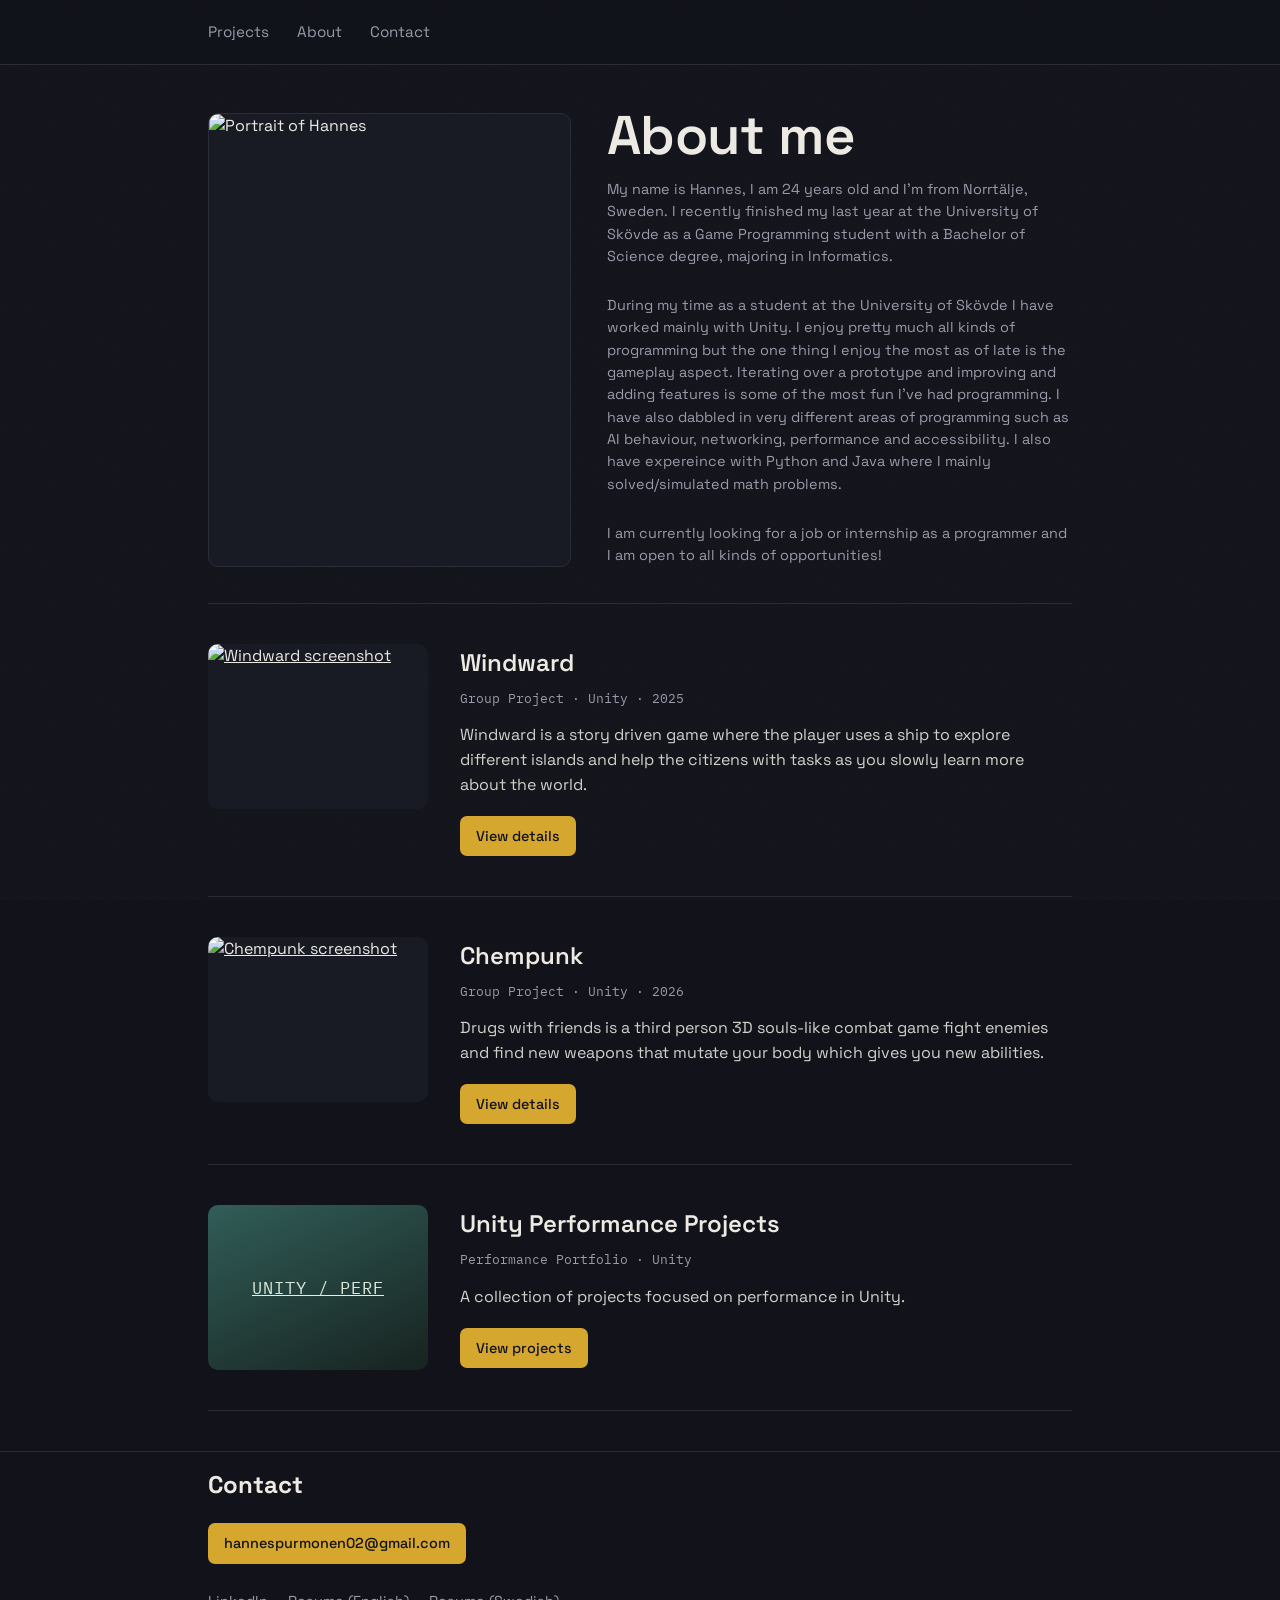
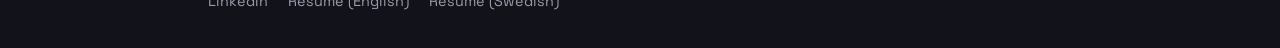
==== index.html @ c3d433be "improvements" ====
<!DOCTYPE html>
<html lang="en">
<head>
<meta charset="UTF-8">
<meta name="viewport" content="width=device-width, initial-scale=1.0">
<title>Games — Portfolio</title>
<link rel="preconnect" href="https://fonts.googleapis.com">
<link rel="preconnect" href="https://fonts.gstatic.com" crossorigin>
<link href="https://fonts.googleapis.com/css2?family=Space+Grotesk:wght@400;500;600;700&family=IBM+Plex+Mono:wght@400;500&display=swap" rel="stylesheet">
<link rel="stylesheet" href="style.css">
</head>
<body>

  <div class="grain"></div>

  <header class="site-header">
    <div class="wrap header-inner">
      <nav class="header-nav">
        <a href="#work">Projects</a>
        <a href="#about">About</a>
        <a href="#contact">Contact</a>
      </nav>
    </div>
  </header>

  <section class="hero">
    <div class="wrap hero-inner">
      <figure class="hero-photo">
        <img src="images/profile.jpg" alt="Portrait of Hannes">
        <div class="hero-photo-placeholder">
          <span>Your photo</span>
          <small>images/profile.jpg</small>
        </div>
      </figure>
      <div class="hero-copy">
        <h1 class="hero-title">About me</h1>
        <p class="hero-sub">
          My name is Hannes, I am 24 years old and I’m from Norrtälje, Sweden. I recently finished my last year at the University of Skövde as a Game Programming student with a 
          Bachelor of Science degree, majoring in Informatics.
        </p>
        <p class="hero-sub">
          During my time as a student at the University of Skövde I have worked mainly with Unity. I enjoy pretty much all kinds of programming but the one thing I enjoy 
          the most as of late is the gameplay aspect. Iterating over a prototype and improving and adding features is some of the most fun I’ve had programming. 
          I have also dabbled in very different areas of programming such as AI behaviour, networking, performance and accessibility. I also have expereince with Python and Java where I mainly
          solved/simulated math problems.
        </p>
        <p class="hero-sub">
          I am currently looking for a job or internship as a programmer and I am open to all kinds of opportunities!
        </p>
      </div>
    </div>
  </section>

  <main id="work" class="work">
    <div class="wrap">
      <article class="game">
        <a class="game-cover" href="windward.html">
          <img src="images/windwardmainmenu.png" alt="Windward screenshot">
        </a>
        <div class="game-body">
          <div class="game-heading">
            <h2><a href="windward.html">Windward</a></h2>
          </div>
          <p class="game-meta">Group Project · Unity · 2025</p>
          <p class="game-desc">
            Windward is a story driven game where the player uses a ship to explore different islands and help the citizens with tasks as you slowly learn more about the world.
          </p>
          <div class="game-links">
            <a class="btn" href="windward.html">View details</a>
          </div>
        </div>
      </article>

      <article class="game">
        <a class="game-cover chempunk-cover" href="chempunk.html" aria-label="View Chempunk">
          <img src="images/cheamheadsthumbnail.png" alt="Chempunk screenshot">
        </a>
        <div class="game-body">
          <div class="game-heading">
            <h2><a href="chempunk.html">Chempunk</a></h2>
          </div>
          <p class="game-meta">Group Project · Unity · 2026</p>
          <p class="game-desc">
            Drugs with friends is a third person 3D souls-like combat game fight enemies and find new weapons that mutate your body which gives you new abilities.
          </p>
          <div class="game-links">
            <a class="btn" href="chempunk.html">View details</a>
          </div>
        </div>
      </article>

      <article class="game">
        <a class="game-cover performance-cover" href="performance.html" aria-label="View Unity performance projects">
          <span class="cover-fallback">UNITY / PERF</span>
        </a>
        <div class="game-body">
          <div class="game-heading">
            <h2><a href="performance.html">Unity Performance Projects</a></h2>
          </div>
          <p class="game-meta">Performance Portfolio · Unity</p>
          <p class="game-desc">
            A collection of projects focused on performance in Unity.
          </p>
          <div class="game-links">
            <a class="btn" href="performance.html">View projects</a>
          </div>
        </div>
      </article>
      
    </div>
  </main>
  <footer id="contact" class="site-footer contact-footer">
    <div class="wrap footer-inner">
      <h2>Contact</h2>
      <a class="btn" href="mailto:hannespurmonen02@gmail.com">hannespurmonen02@gmail.com</a>
      <div class="footer-links">
        <a href="https://www.linkedin.com/in/hannes-purmonen-858892354/">LinkedIn</a>
        <a href="files/Resum%C3%A9%20English.pdf" download>Resume (English)</a>
        <a href="files/Resum%C3%A9%20Swedish.pdf" download>Resume (Swedish)</a>
      </div>
    </div>
  </footer>

</body>
</html>
---- style.css ----
/* =========================================================
   Tokens
========================================================= */
:root{
  --bg:          #12131a;
  --bg-raised:   #191b24;
  --ink:         #edeae3;
  --ink-dim:     #9a9baa;
  --line:        #2a2c38;
  --accent:      #d6a72f;   /* amber — used sparingly */
  --accent-ink:  #12131a;
 
  --font-display: 'Space Grotesk', 'Segoe UI', sans-serif;
  --font-body:    'Space Grotesk', 'Segoe UI', sans-serif;
  --font-mono:    'IBM Plex Mono', monospace;
}
 
*{ box-sizing: border-box; }
html{ scroll-behavior: smooth; }
 
body{
  margin:0;
  background: var(--bg);
  color: var(--ink);
  font-family: var(--font-body);
  line-height: 1.55;
  -webkit-font-smoothing: antialiased;
}
 
@media (prefers-reduced-motion: reduce){
  html{ scroll-behavior: auto; }
  *{ animation-duration: 0.01ms !important; transition-duration: 0.01ms !important; }
}
 
.wrap{
  max-width: 920px;
  margin: 0 auto;
  padding: 0 28px;
}
 
a{ color: inherit; }
 
:focus-visible{
  outline: 2px solid var(--accent);
  outline-offset: 3px;
}
 
/* subtle grain so flat dark background doesn't feel like a template */
.grain{
  position: fixed;
  inset: 0;
  pointer-events: none;
  z-index: 0;
  opacity: 0.035;
  background-image: url("data:image/svg+xml,%3Csvg xmlns='http://www.w3.org/2000/svg' width='120' height='120'%3E%3Cfilter id='n'%3E%3CfeTurbulence type='fractalNoise' baseFrequency='0.85' numOctaves='2' stitchTiles='stitch'/%3E%3C/filter%3E%3Crect width='100%25' height='100%25' filter='url(%23n)'/%3E%3C/svg%3E");
}
 
/* =========================================================
   Header
========================================================= */
.site-header{
  position: sticky;
  top: 0;
  z-index: 10;
  background: rgba(18,19,26,0.86);
  backdrop-filter: blur(6px);
  border-bottom: 1px solid var(--line);
}
.header-inner{
  display:flex;
  align-items:center;
  justify-content: space-between;
  height: 64px;
}
.header-nav{ display:flex; gap: 28px; }
.header-nav a{
  text-decoration: none;
  font-size: 0.95rem;
  color: var(--ink-dim);
  transition: color 0.15s ease;
}
.header-nav a:hover{ color: var(--ink); }
 
/* =========================================================
   Hero
========================================================= */
.hero{
  padding: 48px 0 16px;
  position: relative;
  z-index: 1;
}
.hero-inner{
  display: grid;
  grid-template-columns: minmax(220px, 42%) minmax(0, 1fr);
  gap: 36px;
  align-items: stretch;
}
.hero-copy{
  display: flex;
  flex-direction: column;
  row-gap: 12px;
}
.hero-photo{
  width: 100%;
  aspect-ratio: 4 / 5;
  margin: 0;
  border: 1px solid var(--line);
  border-radius: 10px;
  overflow: hidden;
  background: var(--bg-raised);
}
.hero-photo img,
.hero-photo-placeholder{
  width: 100%;
  height: 100%;
  display: block;
}
.hero-photo img{ object-fit: cover; }
.hero-photo-placeholder{
  display: flex;
  flex-direction: column;
  align-items: center;
  justify-content: center;
  gap: 8px;
  color: var(--ink-dim);
  background: linear-gradient(145deg, var(--bg-raised), #242735);
  font-family: var(--font-mono);
  text-align: center;
  text-transform: uppercase;
}
.hero-photo-placeholder span{ color: var(--ink); font-size: 0.9rem; }
.hero-photo-placeholder small{ font-size: 0.68rem; text-transform: none; }
.hero-title{
  font-family: var(--font-display);
  font-weight: 600;
  font-size: clamp(2.1rem, 5vw, 3.4rem);
  line-height: 1.12;
  margin: -8px 0 0;
  max-width: 14ch;
  letter-spacing: -0.01em;
}
.hero-sub{
  color: var(--ink-dim);
  font-size: 0.9rem;
  margin: 0;
}
.hero-sub:not(:last-child){ margin-bottom: auto; }
 
/* =========================================================
   Work / game cards
========================================================= */
.work{
  padding: 20px 0 40px;
  position: relative;
  z-index: 1;
}
.game{
  display: grid;
  grid-template-columns: 220px 1fr;
  gap: 32px;
  padding: 40px 0;
  border-top: 1px solid var(--line);
}
.game:last-child{ border-bottom: 1px solid var(--line); }
 
.game-cover{
  display: block;
  aspect-ratio: 4 / 3;
  border-radius: 10px;
  overflow: hidden;
  background: var(--bg-raised);
  transition: opacity 0.15s ease;
}
.game-cover:hover{ opacity: 0.85; }
 
.game-heading h2 a{
  text-decoration: none;
  color: inherit;
  transition: color 0.15s ease;
}
.game-heading h2 a:hover{ color: var(--accent); }
.game-cover img{
  width: 100%;
  height: 100%;
  object-fit: cover;
  display: block;
}
.cover-fallback{
  width: 100%;
  height: 100%;
  display:flex;
  align-items:center;
  justify-content:center;
  font-family: var(--font-mono);
  font-size: 1.5rem;
  letter-spacing: 0.06em;
  color: rgba(237,234,227,0.85);
  background: linear-gradient(155deg, var(--tile-a, #333) 0%, var(--tile-b, #111) 100%);
}
.performance-cover .cover-fallback{
  --tile-a: #315d58;
  --tile-b: #172320;
  font-size: 1.05rem;
  color: #dce8d9;
}
.chempunk-cover .cover-fallback{
  --tile-a: #5a3d29;
  --tile-b: #211a19;
  color: #f1d2a7;
  font-size: 1.05rem;
}
 
.game-heading{
  display:flex;
  align-items: center;
  gap: 12px;
  flex-wrap: wrap;
}
.game-heading h2{
  font-family: var(--font-display);
  font-size: 1.5rem;
  font-weight: 600;
  margin: 0;
}
.game-meta{
  font-family: var(--font-mono);
  font-size: 0.82rem;
  color: var(--ink-dim);
  margin: 8px 0 14px;
}
.game-desc{
  margin: 0 0 18px;
  max-width: 62ch;
  color: rgba(237,234,227,0.88);
}
.game-tags{
  display:flex;
  gap: 8px;
  flex-wrap: wrap;
  margin-bottom: 20px;
}
.game-tags span{
  font-size: 0.78rem;
  color: var(--ink-dim);
  border: 1px solid var(--line);
  padding: 4px 10px;
  border-radius: 6px;
}
.game-links{
  display:flex;
  gap: 12px;
  flex-wrap: wrap;
}
 
.btn{
  display: inline-block;
  text-decoration: none;
  font-size: 0.9rem;
  font-weight: 500;
  padding: 9px 16px;
  border-radius: 7px;
  background: var(--accent);
  color: var(--accent-ink);
  transition: transform 0.12s ease, background 0.15s ease;
}
.btn:hover{ background: #e6ba46; }
.btn:active{ transform: translateY(1px); }
 
@media (max-width: 640px){
  .hero-inner{ grid-template-columns: 1fr; gap: 32px; }
  .hero-photo{ max-width: 220px; }
  .hero-sub{ font-size: 1.05rem; }
  .game{ grid-template-columns: 1fr; }
  .game-cover{ aspect-ratio: 16 / 9; }
}
 
/* =========================================================
   Game detail page
========================================================= */
.detail-header{
  padding: 28px;
}
.back-link{
  font-family: var(--font-mono);
  font-size: 0.85rem;
  text-decoration: none;
  color: var(--ink-dim);
  display: inline-flex;
  align-items: center;
  gap: 8px;
  transition: color 0.15s ease;
}
.back-link:hover{ color: var(--ink); }
 
.detail-hero{
  padding: 8px 0 48px;
  position: relative;
  z-index: 1;
}
.chempunk-detail-hero{ padding-bottom: 27px; }
.chempunk-detail-hero .detail-meta{ margin-bottom: 7px; }
.chempunk-page .wrap{ padding-left: 28px; padding-right: 28px; }
.windward-page .wrap{ padding-left: 28px; padding-right: 28px; }
.windward-detail-hero{ padding-bottom: 10px; }
.detail-heading{
  display:flex;
  align-items: center;
  gap: 14px;
  flex-wrap: wrap;
  margin-bottom: 10px;
}
.detail-heading h1{
  font-family: var(--font-display);
  font-size: clamp(1.9rem, 4.5vw, 2.6rem);
  font-weight: 600;
  margin: 0;
  letter-spacing: -0.01em;
}
.detail-meta{
  font-family: var(--font-mono);
  font-size: 0.88rem;
  color: var(--ink-dim);
  margin: 0 0 28px;
}
.detail-tags{
  display:flex;
  gap: 8px;
  flex-wrap: wrap;
  margin-bottom: 32px;
}
.detail-tags span{
  font-size: 0.78rem;
  color: var(--ink-dim);
  border: 1px solid var(--line);
  padding: 4px 10px;
  border-radius: 6px;
}
.performance-hero{ padding: 8px 28px; }
.performance-intro{
  max-width: 58ch;
  color: var(--ink-dim);
  margin: 0 0 24px;
}
.performance-projects{
  padding-bottom: 64px;
  position: relative;
  z-index: 1;
}
.performance-project{
  padding: 34px 0 40px;
  border-top: 1px solid var(--line);
}
.performance-project:last-child{ border-bottom: 1px solid var(--line); }
.performance-project-heading{ margin-bottom: 22px; }
.performance-number{
  font-family: var(--font-mono);
  font-size: 0.76rem;
  color: var(--accent);
  margin: 0 0 5px;
}
.performance-project h2{
  font-family: var(--font-display);
  font-size: 1.5rem;
  font-weight: 600;
  margin: 0;
}
.performance-project-layout{
  display: grid;
  grid-template-columns: minmax(0, 1fr) minmax(0, 1fr);
  gap: 36px;
  align-items: start;
}
.performance-gallery{
  display: grid;
  grid-template-columns: repeat(2, minmax(0, 1fr));
  gap: 12px;
  container-type: inline-size;
}
.performance-shot{ min-width: 0; margin: 0; }
.performance-shot--featured{ grid-column: 1 / -1; }
.performance-shot-placeholder{
  position: relative;
  width: 100%;
  aspect-ratio: 16 / 9;
  display: flex;
  flex-direction: column;
  align-items: center;
  justify-content: center;
  gap: 7px;
  padding: 16px;
  border: 1px dashed #46645b;
  background-color: #172320;
  background-image: linear-gradient(rgba(155, 190, 167, 0.07) 1px, transparent 1px), linear-gradient(90deg, rgba(155, 190, 167, 0.07) 1px, transparent 1px);
  background-size: 24px 24px;
  text-align: center;
  overflow: hidden;
}
.performance-shot-placeholder img{
  position: absolute;
  inset: 0;
  width: 100%;
  height: 100%;
  display: block;
  object-fit: cover;
  object-position: center;
}
.performance-shot-placeholder span{
  font-family: var(--font-mono);
  font-size: 0.76rem;
  color: #b8d0bd;
}
.performance-shot-placeholder small{
  font-size: 0.75rem;
  color: var(--ink-dim);
}
.performance-shot > img{
  display: block;
  width: 100%;
  height: auto;
  aspect-ratio: 16 / 9;
  object-fit: cover;
  object-position: center;
  border: 1px solid var(--line);
}
.performance-shot > video{
  display: block;
  width: 100%;
  aspect-ratio: 16 / 9;
  object-fit: contain;
  background: #000;
  border: 1px solid var(--line);
}
.performance-shot--small .performance-shot-placeholder{ aspect-ratio: 16 / 9; }
.performance-shot--small > img{
  aspect-ratio: auto;
  object-fit: initial;
  background: transparent;
}
.performance-shot--shell-sort > img{
  width: auto;
  height: calc((100cqw - 12px) / 2.472);
  margin-inline: 0;
}
.performance-shot--merge-sort > img{
  width: auto;
  height: calc((100cqw - 12px) / 2.472);
  margin-left: calc(-17.44cqw + 2px);
}
.performance-shot figcaption{
  margin-top: 7px;
  font-family: var(--font-mono);
  font-size: 0.7rem;
  color: var(--ink-dim);
}
.performance-story{ display: grid; gap: 18px; }
.performance-summary{
  margin: 0;
  font-size: 1.02rem;
  color: rgba(237,234,227,0.9);
}
.performance-story-block{
  padding-top: 13px;
  border-top: 1px solid var(--line);
}
.performance-story-block h3{
  margin: 0 0 6px;
  font-family: var(--font-mono);
  font-size: 0.76rem;
  color: rgba(237,234,227,0.88);
}
.performance-story-block p{
  margin: 0;
  font-size: 0.9rem;
  color: var(--ink-dim);
}
@media (max-width: 640px){
  .performance-project-layout{ grid-template-columns: 1fr; gap: 24px; }
}
 
/* video */
.media-block{
  padding: 8px 0 56px;
  position: relative;
  z-index: 1;
}
.video-frame{
  position: relative;
  width: 100%;
  aspect-ratio: 16 / 9;
  border-radius: 12px;
  overflow: hidden;
  background: var(--bg-raised);
  border: 1px solid var(--line);
}
.chempunk-media{
  padding: 2px 0 56px;
  position: relative;
  z-index: 1;
}
.chempunk-feature,
.chempunk-gif{ min-width: 0; margin: 0; }
.chempunk-feature{ margin-bottom: 28px; }
.chempunk-media-image{
  display: block;
  width: 100%;
  aspect-ratio: 16 / 9;
  border: none;
  border-radius: 12px;
  background-color: #211e1b;
  object-fit: cover;
}
.chempunk-feature-image{ aspect-ratio: 16 / 8; }
.chempunk-feature figcaption,
.chempunk-gif figcaption{
  margin-top: 8px;
  color: var(--ink-dim);
  font-family: var(--font-mono);
  font-size: 0.72rem;
}
.chempunk-gif-grid{
  display: grid;
  grid-template-columns: repeat(3, minmax(0, 1fr));
  gap: 16px;
}
@media (max-width: 640px){
  .chempunk-gif-grid{ grid-template-columns: 1fr; }
}
.image-collage img{
  position: absolute;
  inset: 0;
  width: 100%;
  height: 100%;
  object-fit: cover;
  opacity: 0;
  animation: detail-collage-fade 30s ease-in-out infinite;
}
.image-collage img:nth-child(1){ animation-delay: 0s; }
.image-collage img:nth-child(2){ animation-delay: -24s; }
.image-collage img:nth-child(3){ animation-delay: -18s; }
.image-collage img:nth-child(4){ animation-delay: -12s; }
.image-collage img:nth-child(5){ animation-delay: -6s; }
@keyframes detail-collage-fade{
  0%, 14%{ opacity: 1; }
  20%, 94%{ opacity: 0; }
  100%{ opacity: 1; }
}
@media (prefers-reduced-motion: reduce){
  .image-collage img{ animation: none; opacity: 0; }
  .image-collage img:first-child{ opacity: 1; }
}
/* long-form body */
.detail-body{
  padding: 8px 0 64px;
  position: relative;
  z-index: 1;
  display: grid;
  grid-template-columns: 1fr 240px;
  gap: 56px;
  border-top: 1px solid var(--line);
}
.chempunk-body{
  grid-template-columns: 1fr;
  border-top: none;
}
.chempunk-body::before{
  content: "";
  position: absolute;
  top: 0;
  left: 28px;
  right: 28px;
  border-top: 1px solid var(--line);
}
.detail-copy h2{
  font-family: var(--font-display);
  font-size: 1.3rem;
  font-weight: 600;
  margin: 40px 0 14px;
}
.detail-copy h2:first-child{ margin-top: 40px; }
.windward-copy h2,
.windward-copy h2:first-child{ margin-top: 10px; }
.detail-copy p{
  max-width: 62ch;
  color: rgba(237,234,227,0.88);
  margin: 0 0 16px;
}
.detail-side{
  border-left: 1px solid var(--line);
  padding-left: 32px;
  height: fit-content;
}
.side-block{ margin-bottom: 28px; }
.side-block h3{
  font-family: var(--font-mono);
  font-size: 0.78rem;
  color: var(--ink-dim);
  margin: 0 0 8px;
  font-weight: 500;
}
.side-block p{
  margin: 0;
  font-size: 0.92rem;
}
 
/* gallery */
.gallery{
  display: grid;
  grid-template-columns: repeat(3, 1fr);
  gap: 14px;
  margin-top: 12px;
}
.gallery-tile{
  aspect-ratio: 4 / 3;
  border-radius: 8px;
  background: var(--bg-raised);
  display:flex;
  align-items:center;
  justify-content:center;
  font-family: var(--font-mono);
  font-size: 0.75rem;
  color: var(--ink-dim);
  border: 1px dashed var(--line);
  overflow: hidden;
  cursor: zoom-in;
  transition: border-color 0.15s ease, transform 0.15s ease;
}
.gallery-tile:hover{
  border-color: var(--accent);
  transform: translateY(-2px);
}
.gallery-tile img{
  width: 100%;
  height: 100%;
  object-fit: cover;
  display: block;
}
.lightbox[hidden]{ display: none; }
.lightbox{
  position: fixed;
  inset: 0;
  z-index: 20;
  display: grid;
  grid-template-columns: minmax(44px, 1fr) minmax(0, 900px) minmax(44px, 1fr);
  align-items: center;
  gap: 20px;
  padding: 40px 28px;
  background: rgba(10, 11, 16, 0.94);
}
.lightbox-content{
  width: 100%;
  margin: 0;
  text-align: center;
}
.lightbox-image{
  display: block;
  width: 100%;
  max-height: calc(100vh - 120px);
  object-fit: contain;
  border: 1px solid var(--line);
  background: var(--bg-raised);
}
.lightbox-caption{
  margin-top: 12px;
  color: var(--ink-dim);
  font-family: var(--font-mono);
  font-size: 0.78rem;
}
.lightbox button{
  border: 1px solid var(--line);
  border-radius: 50%;
  width: 44px;
  height: 44px;
  background: var(--bg-raised);
  color: var(--ink);
  cursor: pointer;
  font-size: 1.4rem;
  line-height: 1;
}
.lightbox button:hover{ border-color: var(--accent); color: var(--accent); }
.lightbox-close{
  position: absolute;
  top: 20px;
  right: 24px;
}
.lightbox-open{ overflow: hidden; }
 
@media (max-width: 720px){
  .detail-body{ grid-template-columns: 1fr; }
  .detail-side{
    border-left: none;
    border-top: 1px solid var(--line);
    padding-left: 0;
    padding-top: 28px;
  }
  .gallery{ grid-template-columns: repeat(2, 1fr); }
  .lightbox{
    grid-template-columns: 44px minmax(0, 1fr) 44px;
    gap: 10px;
    padding: 56px 12px 24px;
  }
  .lightbox button{ width: 38px; height: 38px; }
}
 
/* =========================================================
   Footer
========================================================= */
.site-footer{
  border-top: 1px solid var(--line);
  padding: 56px 0 72px;
  position: relative;
  z-index: 1;
}
.contact-footer{ padding: 14px 0 36px; }
.contact-footer h2{ margin-top: 0; }
.footer-links{
  display:flex;
  gap: 20px;
  margin-top: 26px;
}
.footer-links a{
  text-decoration: none;
  color: var(--ink-dim);
  font-size: 0.9rem;
}
.footer-links a:hover{ color: var(--ink); }
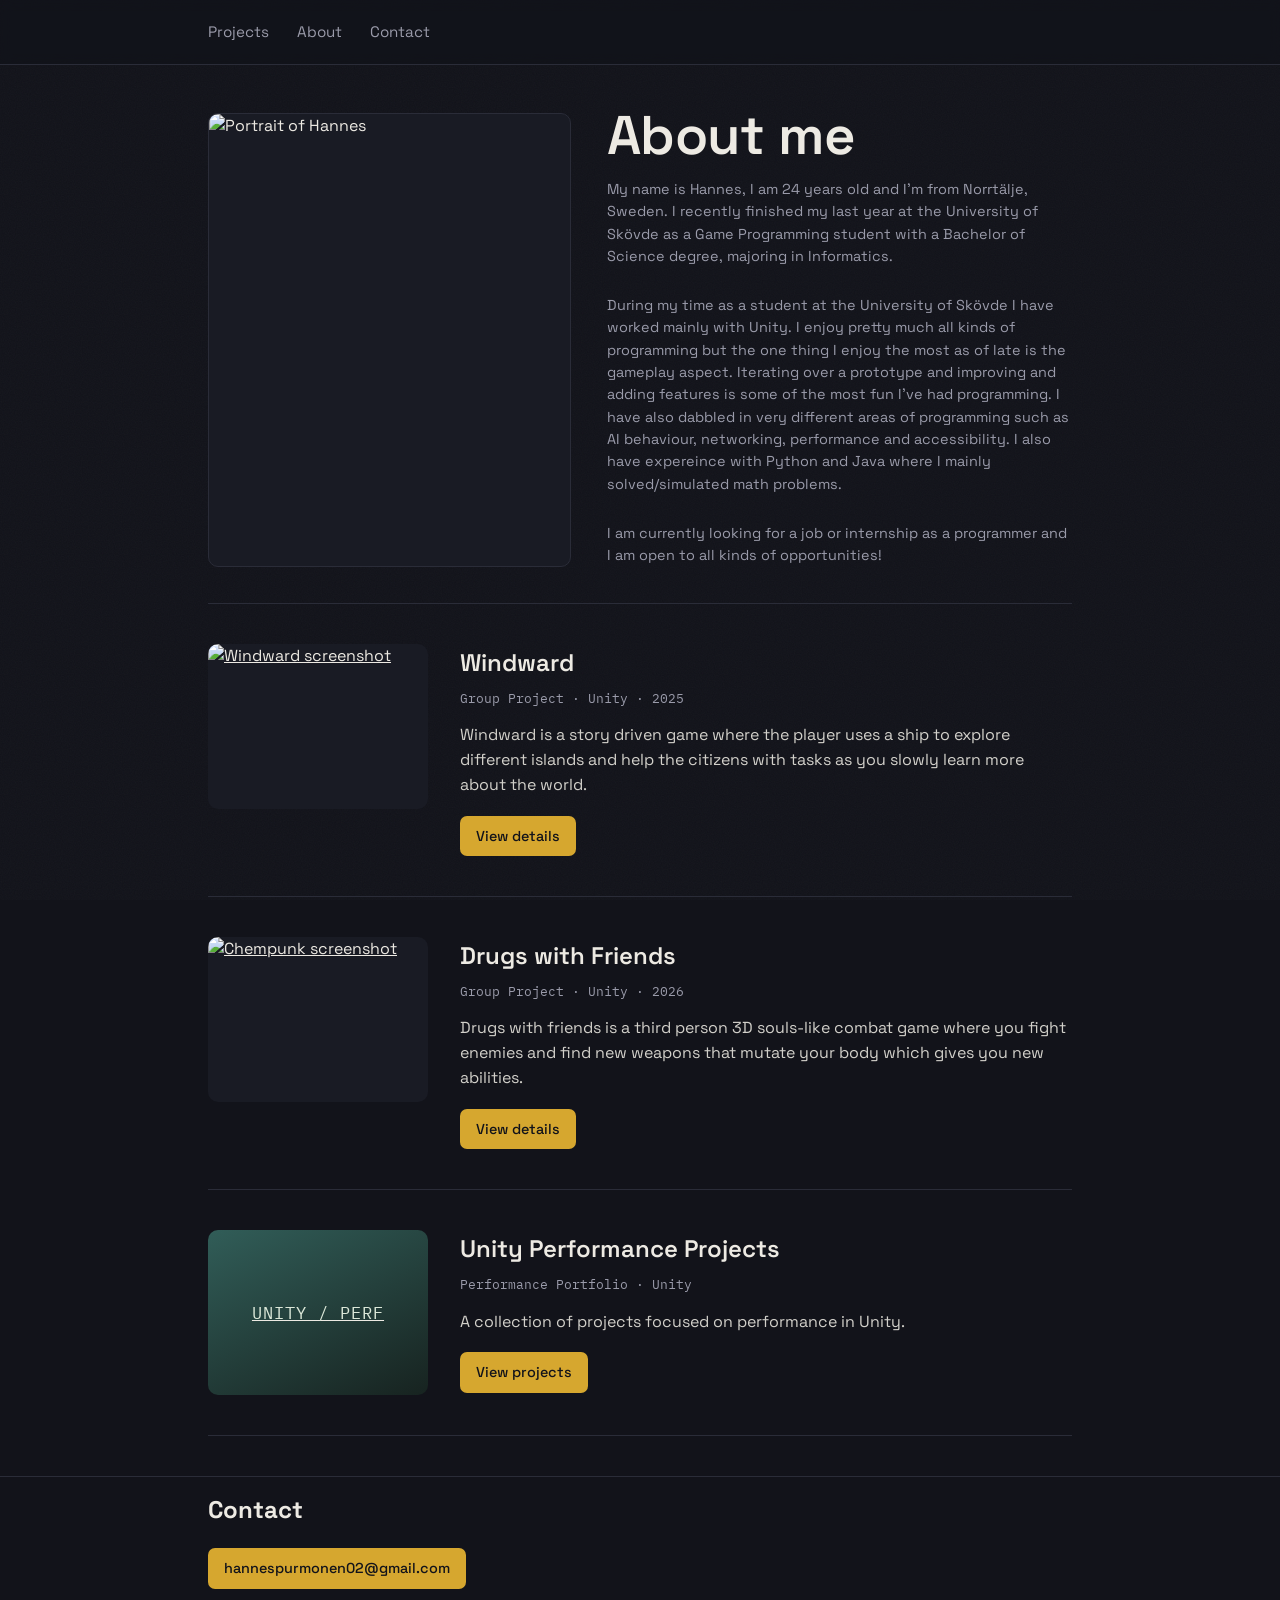
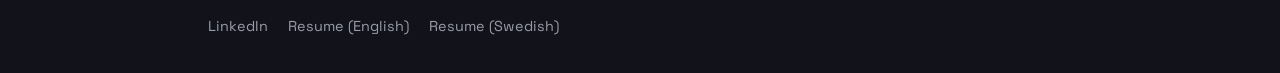
==== commit fdd827fc: "Improvements" ====
--- a/index.html
+++ b/index.html
@@ -77,11 +77,11 @@
         </a>
         <div class="game-body">
           <div class="game-heading">
-            <h2><a href="chempunk.html">Chempunk</a></h2>
+            <h2><a href="chempunk.html">Drugs with Friends</a></h2>
           </div>
           <p class="game-meta">Group Project · Unity · 2026</p>
           <p class="game-desc">
-            Drugs with friends is a third person 3D souls-like combat game fight enemies and find new weapons that mutate your body which gives you new abilities.
+            Drugs with friends is a third person 3D souls-like combat game where you fight enemies and find new weapons that mutate your body which gives you new abilities.
           </p>
           <div class="game-links">
             <a class="btn" href="chempunk.html">View details</a>
--- a/style.css
+++ b/style.css
@@ -297,7 +297,7 @@
   position: relative;
   z-index: 1;
 }
-.chempunk-detail-hero{ padding-bottom: 27px; }
+.chempunk-detail-hero{ padding-bottom: 10px; }
 .chempunk-detail-hero .detail-meta{ margin-bottom: 7px; }
 .chempunk-page .wrap{ padding-left: 28px; padding-right: 28px; }
 .windward-page .wrap{ padding-left: 28px; padding-right: 28px; }
@@ -559,7 +559,7 @@
   border-top: 1px solid var(--line);
 }
 .chempunk-body{
-  grid-template-columns: 1fr;
+  grid-template-columns: 1fr 240px;
   border-top: none;
 }
 .chempunk-body::before{
@@ -577,6 +577,8 @@
   margin: 40px 0 14px;
 }
 .detail-copy h2:first-child{ margin-top: 40px; }
+.chempunk-body .detail-copy h2,
+.chempunk-body .detail-copy h2:first-child{ margin-top: 10px; }
 .windward-copy h2,
 .windward-copy h2:first-child{ margin-top: 10px; }
 .detail-copy p{
@@ -584,6 +586,7 @@
   color: rgba(237,234,227,0.88);
   margin: 0 0 16px;
 }
+.chempunk-body .detail-copy p:last-child{ margin-bottom: 0; }
 .detail-side{
   border-left: 1px solid var(--line);
   padding-left: 32px;
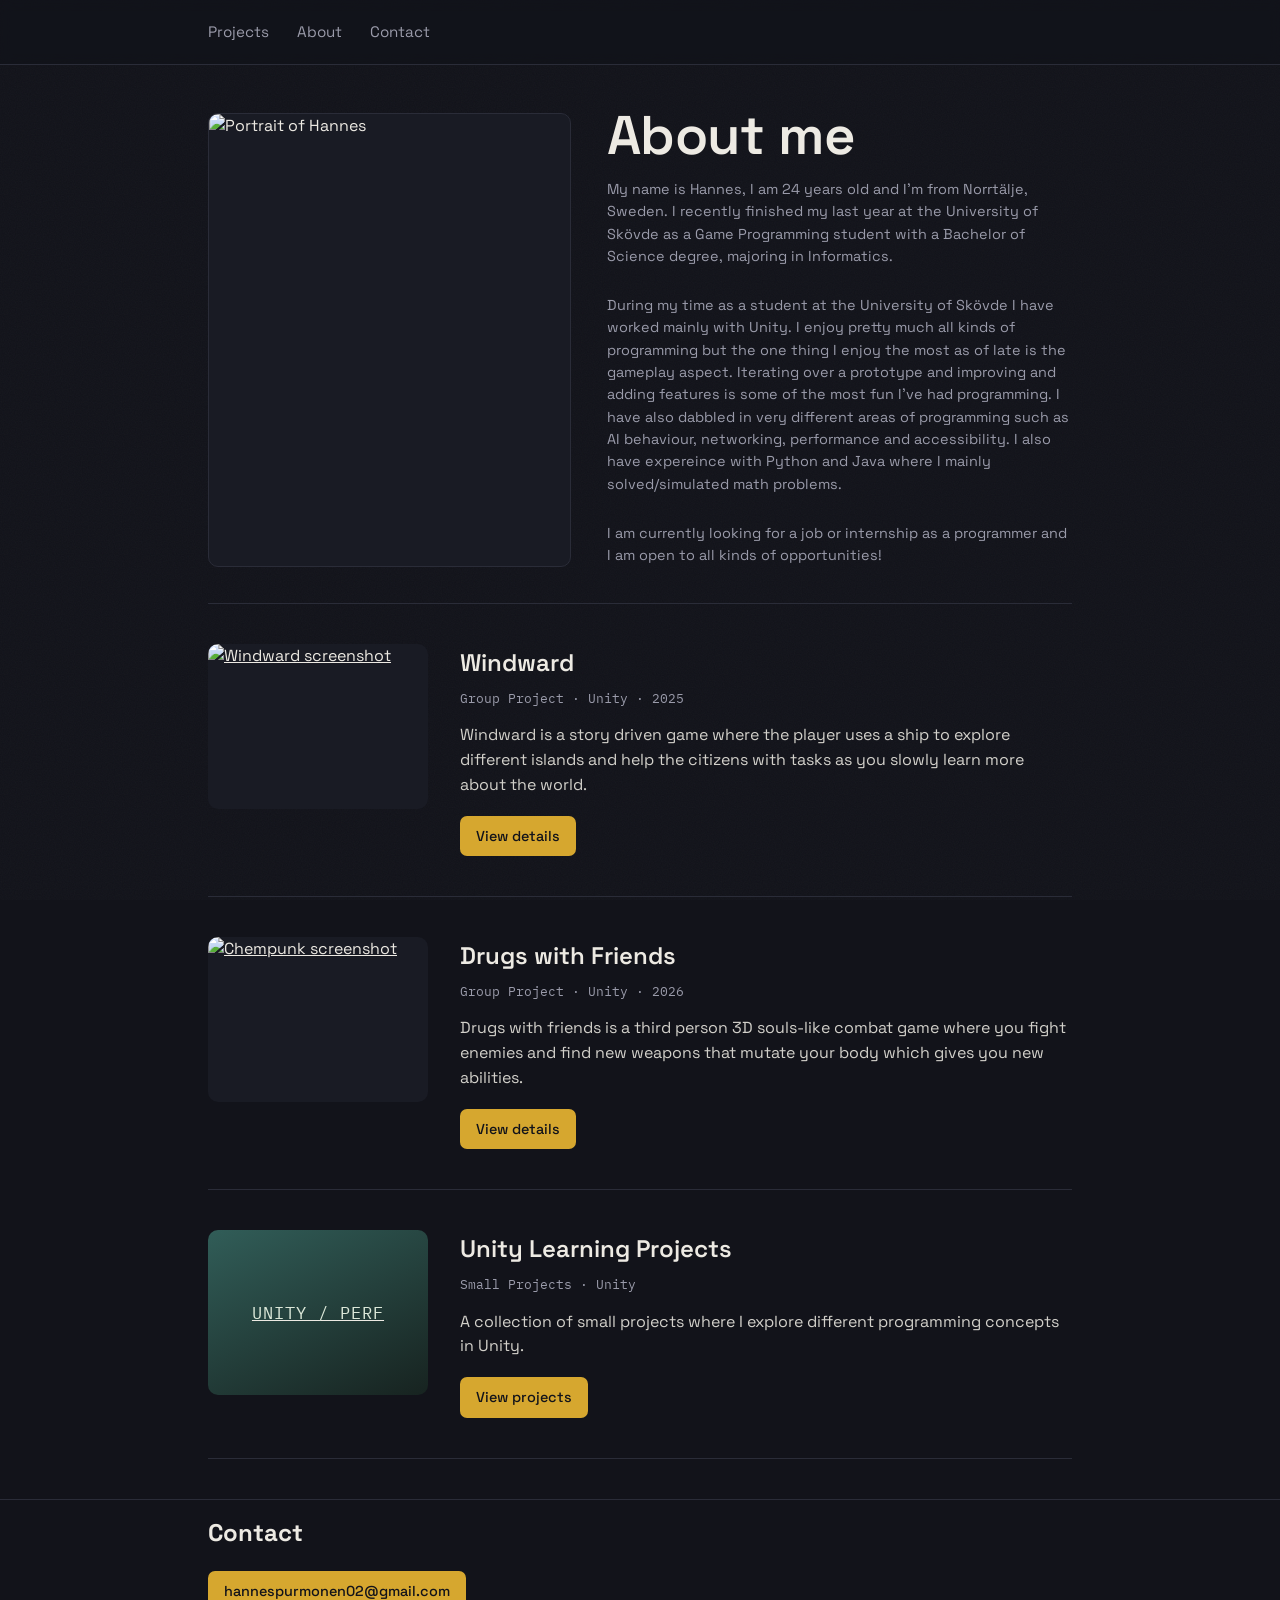
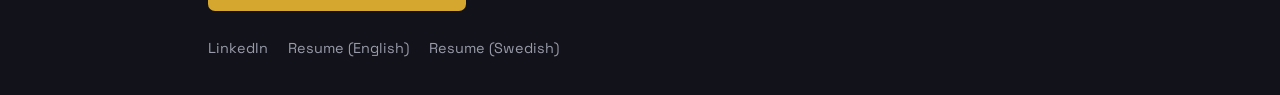
==== commit c24405c9: "New project and improvements" ====
--- a/index.html
+++ b/index.html
@@ -90,16 +90,16 @@
       </article>
 
       <article class="game">
-        <a class="game-cover performance-cover" href="performance.html" aria-label="View Unity performance projects">
+        <a class="game-cover learning-cover" href="performance.html" aria-label="View Unity learning projects">
           <span class="cover-fallback">UNITY / PERF</span>
         </a>
         <div class="game-body">
           <div class="game-heading">
-            <h2><a href="performance.html">Unity Performance Projects</a></h2>
+            <h2><a href="performance.html">Unity Learning Projects</a></h2>
           </div>
-          <p class="game-meta">Performance Portfolio · Unity</p>
+          <p class="game-meta">Small Projects · Unity</p>
           <p class="game-desc">
-            A collection of projects focused on performance in Unity.
+            A collection of small projects where I explore different programming concepts in Unity.
           </p>
           <div class="game-links">
             <a class="btn" href="performance.html">View projects</a>
--- a/style.css
+++ b/style.css
@@ -197,7 +197,7 @@
   color: rgba(237,234,227,0.85);
   background: linear-gradient(155deg, var(--tile-a, #333) 0%, var(--tile-b, #111) 100%);
 }
-.performance-cover .cover-fallback{
+.learning-cover .cover-fallback{
   --tile-a: #315d58;
   --tile-b: #172320;
   font-size: 1.05rem;
@@ -335,50 +335,50 @@
   padding: 4px 10px;
   border-radius: 6px;
 }
-.performance-hero{ padding: 8px 28px; }
-.performance-intro{
+.learning-hero{ padding: 8px 28px; }
+.learning-intro{
   max-width: 58ch;
   color: var(--ink-dim);
   margin: 0 0 24px;
 }
-.performance-projects{
+.learning-projects{
   padding-bottom: 64px;
   position: relative;
   z-index: 1;
 }
-.performance-project{
+.learning-project{
   padding: 34px 0 40px;
   border-top: 1px solid var(--line);
 }
-.performance-project:last-child{ border-bottom: 1px solid var(--line); }
-.performance-project-heading{ margin-bottom: 22px; }
-.performance-number{
+.learning-project:last-child{ border-bottom: 1px solid var(--line); }
+.learning-project-heading{ margin-bottom: 22px; }
+.learning-number{
   font-family: var(--font-mono);
   font-size: 0.76rem;
   color: var(--accent);
   margin: 0 0 5px;
 }
-.performance-project h2{
+.learning-project h2{
   font-family: var(--font-display);
   font-size: 1.5rem;
   font-weight: 600;
   margin: 0;
 }
-.performance-project-layout{
+.learning-project-layout{
   display: grid;
   grid-template-columns: minmax(0, 1fr) minmax(0, 1fr);
   gap: 36px;
   align-items: start;
 }
-.performance-gallery{
+.learning-gallery{
   display: grid;
   grid-template-columns: repeat(2, minmax(0, 1fr));
   gap: 12px;
   container-type: inline-size;
 }
-.performance-shot{ min-width: 0; margin: 0; }
-.performance-shot--featured{ grid-column: 1 / -1; }
-.performance-shot-placeholder{
+.learning-shot{ min-width: 0; margin: 0; }
+.learning-shot--featured{ grid-column: 1 / -1; }
+.learning-shot-placeholder{
   position: relative;
   width: 100%;
   aspect-ratio: 16 / 9;
@@ -395,7 +395,7 @@
   text-align: center;
   overflow: hidden;
 }
-.performance-shot-placeholder img{
+.learning-shot-placeholder img{
   position: absolute;
   inset: 0;
   width: 100%;
@@ -404,16 +404,16 @@
   object-fit: cover;
   object-position: center;
 }
-.performance-shot-placeholder span{
+.learning-shot-placeholder span{
   font-family: var(--font-mono);
   font-size: 0.76rem;
   color: #b8d0bd;
 }
-.performance-shot-placeholder small{
+.learning-shot-placeholder small{
   font-size: 0.75rem;
   color: var(--ink-dim);
 }
-.performance-shot > img{
+.learning-shot > img{
   display: block;
   width: 100%;
   height: auto;
@@ -422,7 +422,7 @@
   object-position: center;
   border: 1px solid var(--line);
 }
-.performance-shot > video{
+.learning-shot > video{
   display: block;
   width: 100%;
   aspect-ratio: 16 / 9;
@@ -430,51 +430,51 @@
   background: #000;
   border: 1px solid var(--line);
 }
-.performance-shot--small .performance-shot-placeholder{ aspect-ratio: 16 / 9; }
-.performance-shot--small > img{
+.learning-shot--small .learning-shot-placeholder{ aspect-ratio: 16 / 9; }
+.learning-shot--small > img{
   aspect-ratio: auto;
   object-fit: initial;
   background: transparent;
 }
-.performance-shot--shell-sort > img{
+.learning-shot--shell-sort > img{
   width: auto;
   height: calc((100cqw - 12px) / 2.472);
   margin-inline: 0;
 }
-.performance-shot--merge-sort > img{
+.learning-shot--merge-sort > img{
   width: auto;
   height: calc((100cqw - 12px) / 2.472);
   margin-left: calc(-17.44cqw + 2px);
 }
-.performance-shot figcaption{
+.learning-shot figcaption{
   margin-top: 7px;
   font-family: var(--font-mono);
   font-size: 0.7rem;
   color: var(--ink-dim);
 }
-.performance-story{ display: grid; gap: 18px; }
-.performance-summary{
+.learning-story{ display: grid; gap: 18px; }
+.learning-summary{
   margin: 0;
   font-size: 1.02rem;
   color: rgba(237,234,227,0.9);
 }
-.performance-story-block{
+.learning-story-block{
   padding-top: 13px;
   border-top: 1px solid var(--line);
 }
-.performance-story-block h3{
+.learning-story-block h3{
   margin: 0 0 6px;
   font-family: var(--font-mono);
   font-size: 0.76rem;
   color: rgba(237,234,227,0.88);
 }
-.performance-story-block p{
+.learning-story-block p{
   margin: 0;
   font-size: 0.9rem;
   color: var(--ink-dim);
 }
 @media (max-width: 640px){
-  .performance-project-layout{ grid-template-columns: 1fr; gap: 24px; }
+  .learning-project-layout{ grid-template-columns: 1fr; gap: 24px; }
 }
  
 /* video */
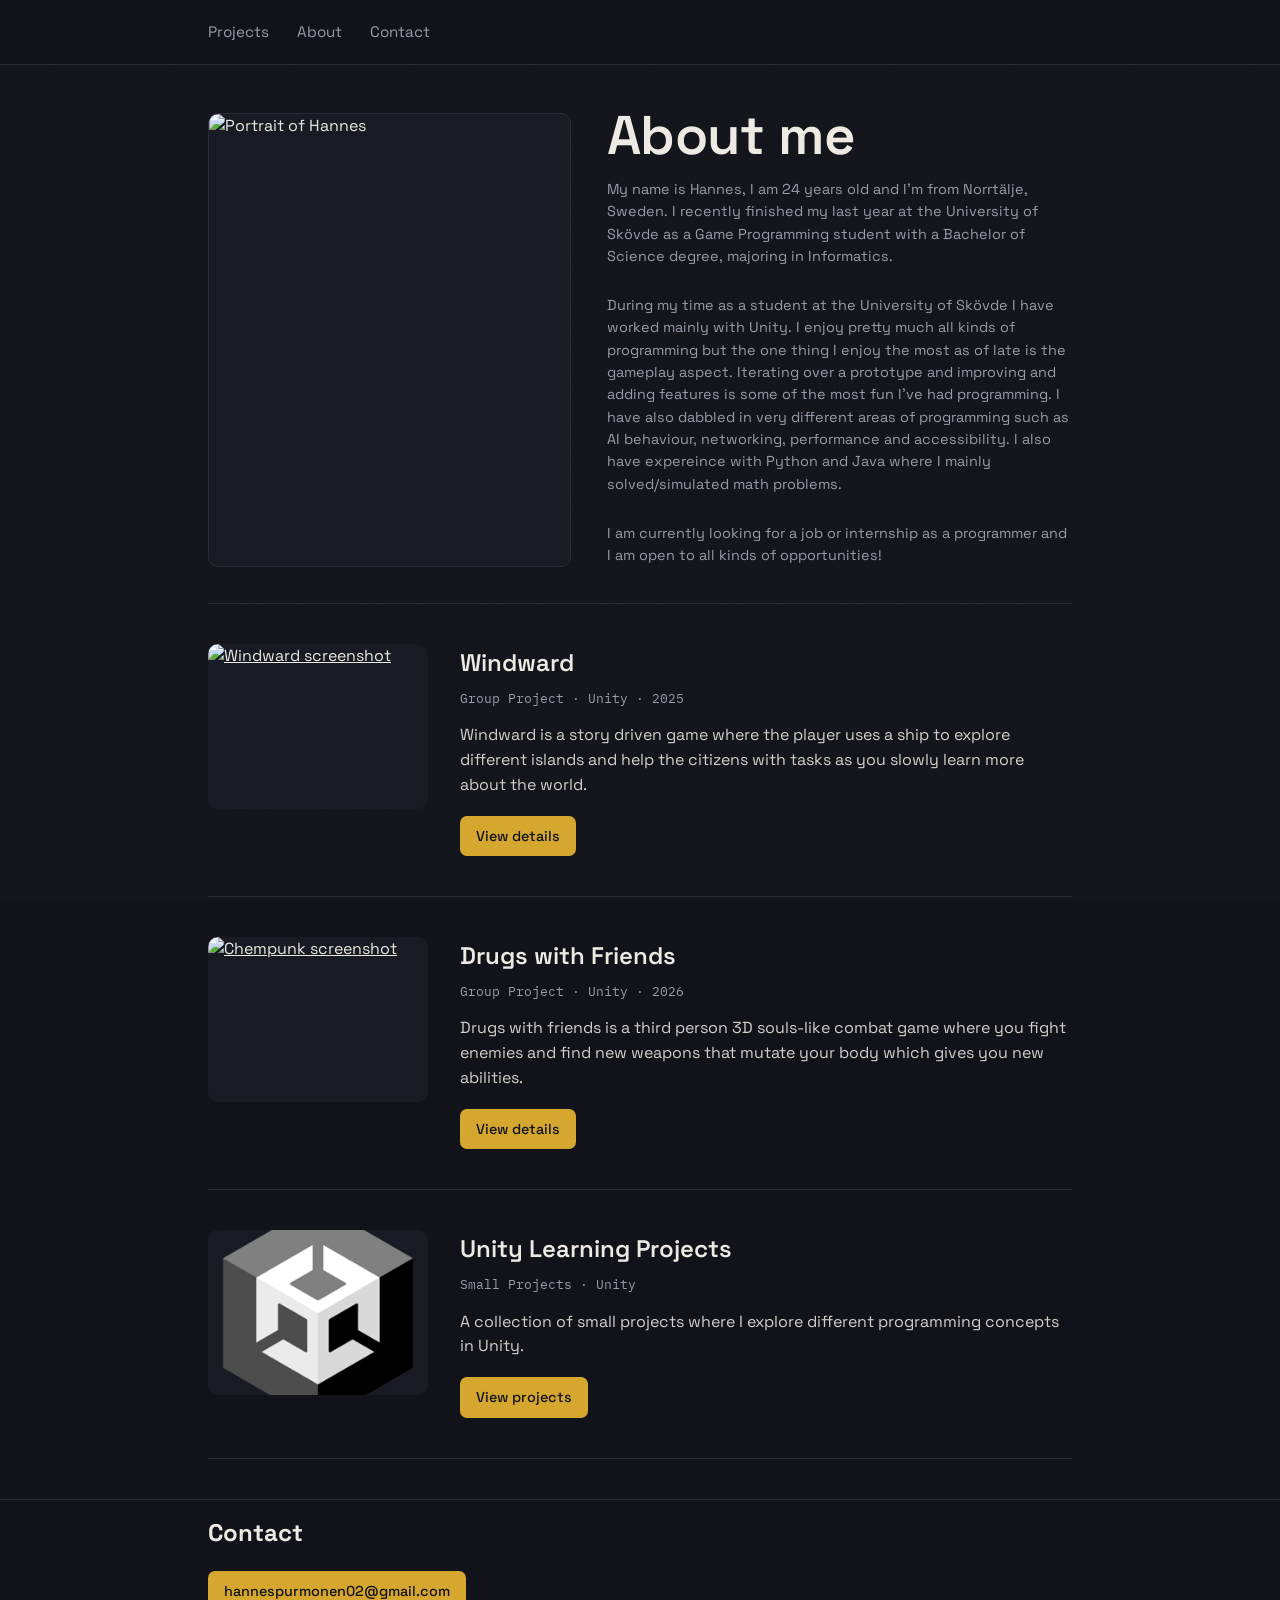
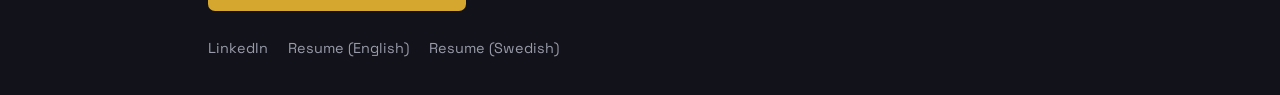
==== commit 9665d905: "Unity logo" ====
--- a/index.html
+++ b/index.html
@@ -91,7 +91,7 @@
 
       <article class="game">
         <a class="game-cover learning-cover" href="performance.html" aria-label="View Unity learning projects">
-          <span class="cover-fallback">UNITY / PERF</span>
+          <img src="images/UnityLogo.png" alt="Unity logo">
         </a>
         <div class="game-body">
           <div class="game-heading">
--- a/style.css
+++ b/style.css
@@ -375,6 +375,9 @@
   grid-template-columns: repeat(2, minmax(0, 1fr));
   gap: 12px;
   container-type: inline-size;
+}
+.learning-project--steering .learning-gallery{
+  grid-template-columns: 1fr;
 }
 .learning-shot{ min-width: 0; margin: 0; }
 .learning-shot--featured{ grid-column: 1 / -1; }
@@ -430,6 +433,15 @@
   background: #000;
   border: 1px solid var(--line);
 }
+.learning-shot--steering{
+  overflow: hidden;
+}
+.learning-shot--steering > video{
+  aspect-ratio: 16 / 13.5;
+  object-fit: cover;
+  transform: scale(1.25);
+  transform-origin: center;
+}
 .learning-shot--small .learning-shot-placeholder{ aspect-ratio: 16 / 9; }
 .learning-shot--small > img{
   aspect-ratio: auto;
@@ -452,7 +464,13 @@
   font-size: 0.7rem;
   color: var(--ink-dim);
 }
-.learning-story{ display: grid; gap: 18px; }
+.learning-story{
+  display: grid;
+  gap: 18px;
+  align-self: start;
+  margin-top: -4px;
+}
+.learning-story > :first-child{ margin-top: 0; }
 .learning-summary{
   margin: 0;
   font-size: 1.02rem;
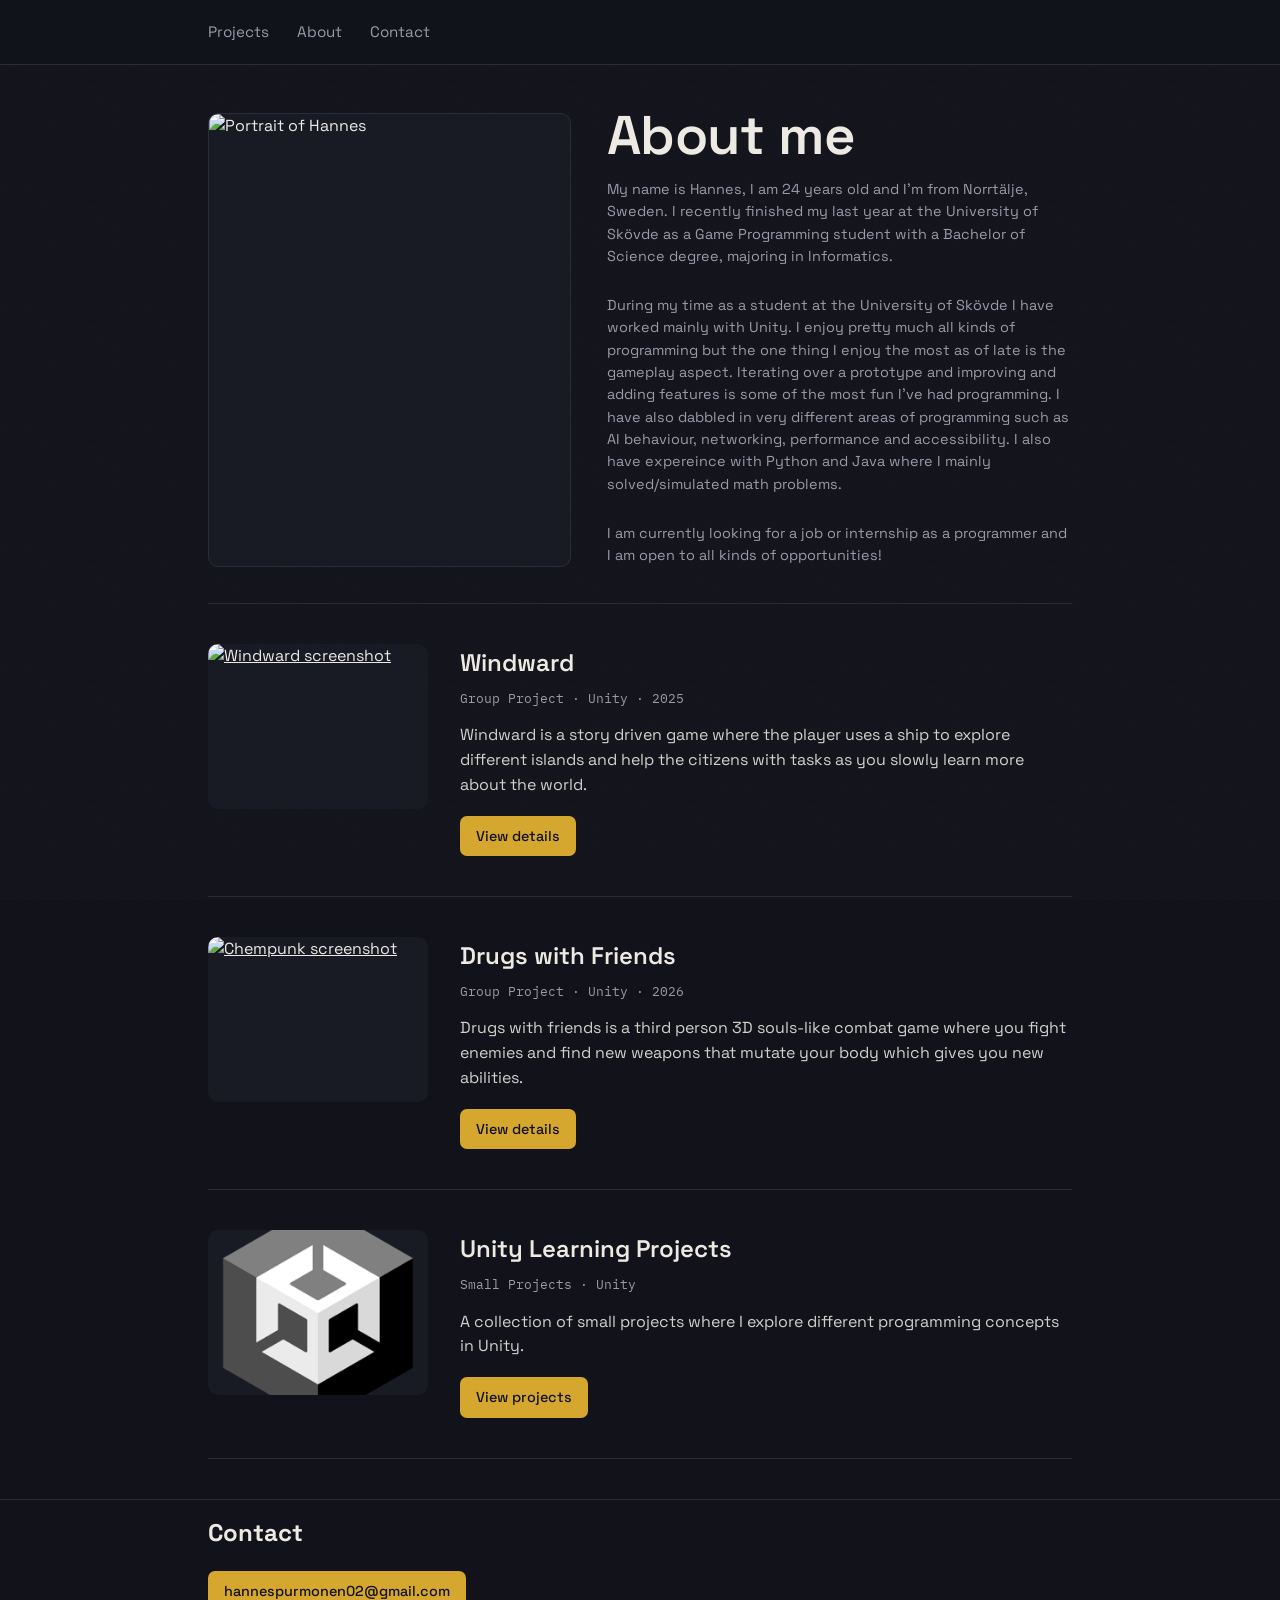
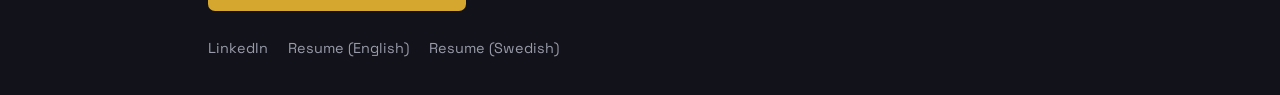
==== commit f2ddee1d: "Button fix" ====
--- a/index.html
+++ b/index.html
@@ -17,7 +17,7 @@
     <div class="wrap header-inner">
       <nav class="header-nav">
         <a href="#work">Projects</a>
-        <a href="#about">About</a>
+        <a href="#">About</a>
         <a href="#contact">Contact</a>
       </nav>
     </div>
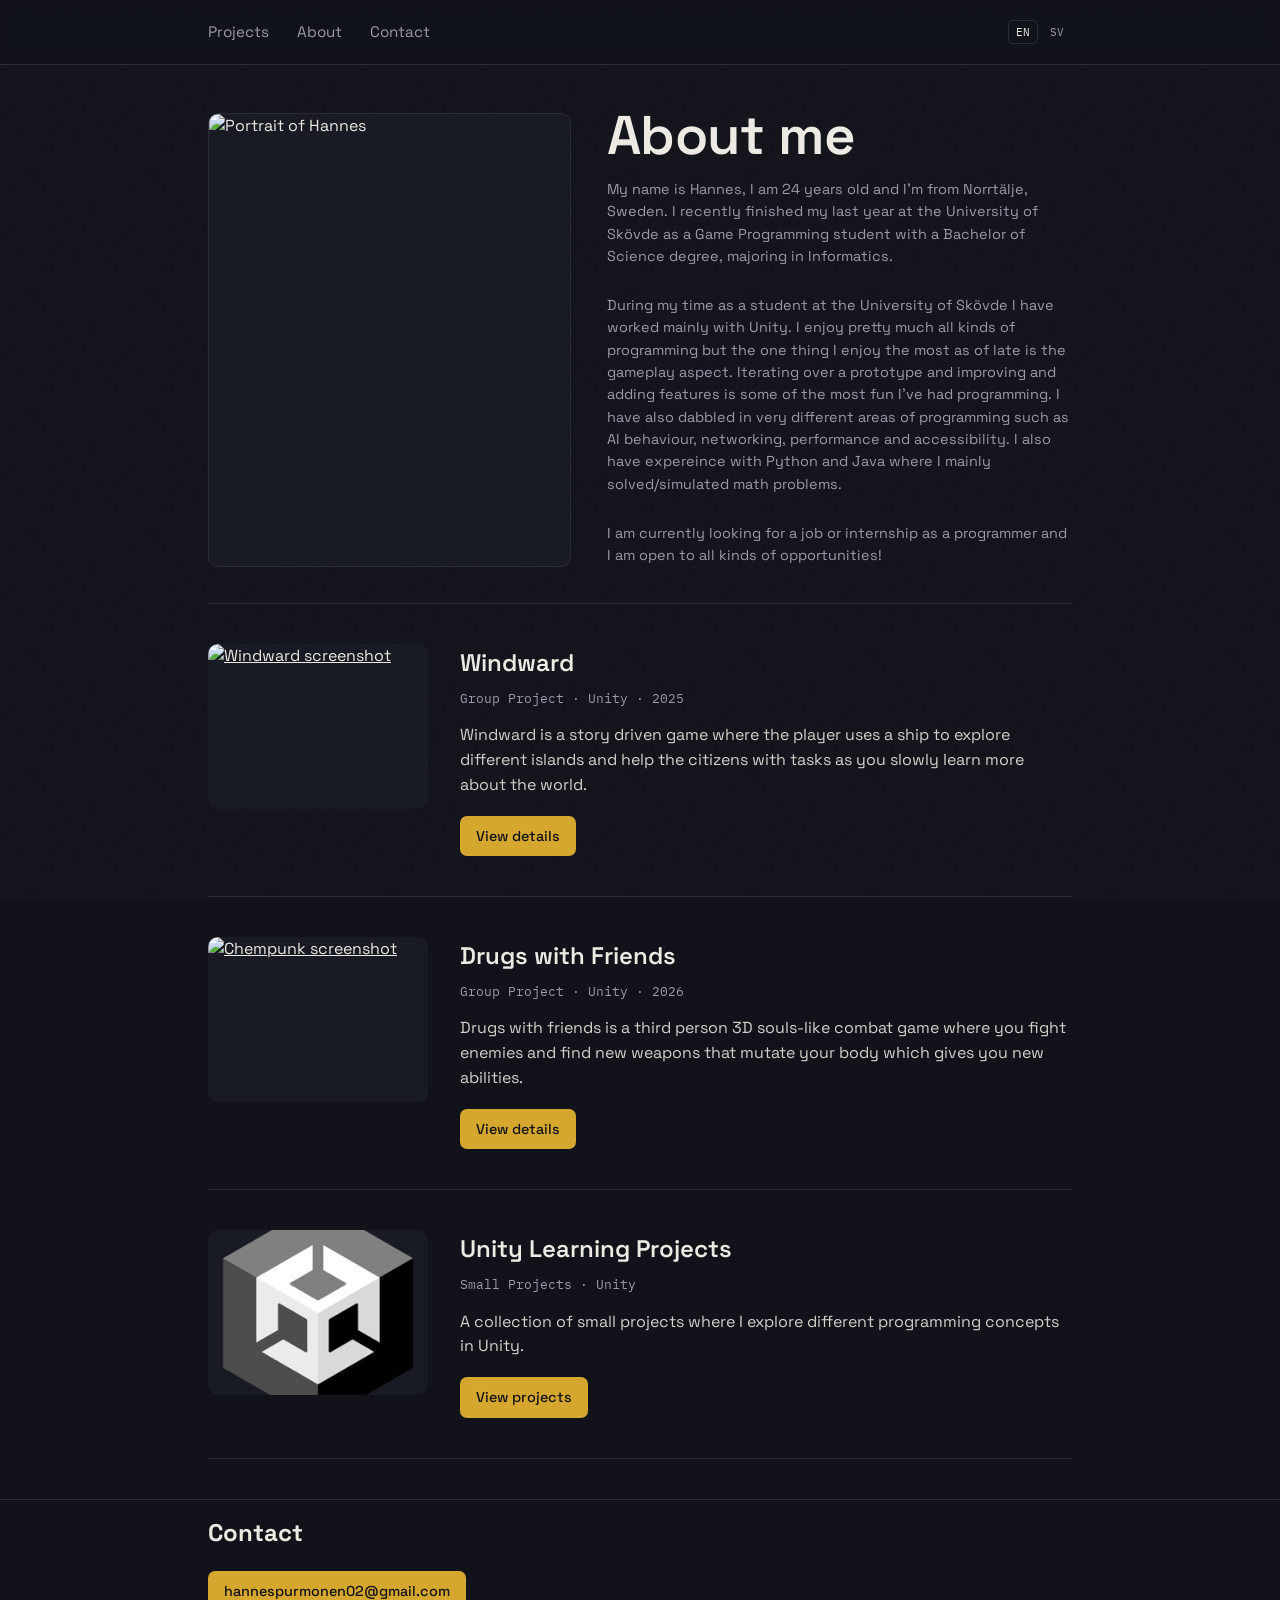
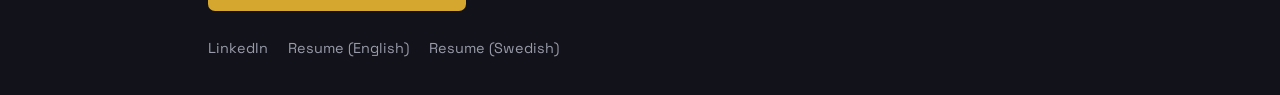
==== commit 30f7848a: "Changing language" ====
--- a/index.html
+++ b/index.html
@@ -121,5 +121,7 @@
     </div>
   </footer>
 
+  <script src="translations.js"></script>
+  <script src="language.js"></script>
 </body>
 </html>
--- a/style.css
+++ b/style.css
@@ -80,6 +80,27 @@
   transition: color 0.15s ease;
 }
 .header-nav a:hover{ color: var(--ink); }
+.language-switcher{
+  display: flex;
+  gap: 4px;
+  margin-left: auto;
+  padding-left: 20px;
+}
+.language-switcher button{
+  border: 1px solid transparent;
+  border-radius: 5px;
+  padding: 4px 7px;
+  background: transparent;
+  color: var(--ink-dim);
+  font-family: var(--font-mono);
+  font-size: 0.68rem;
+  cursor: pointer;
+}
+.language-switcher button:hover,
+.language-switcher button.is-active{
+  border-color: var(--line);
+  color: var(--ink);
+}
  
 /* =========================================================
    Hero
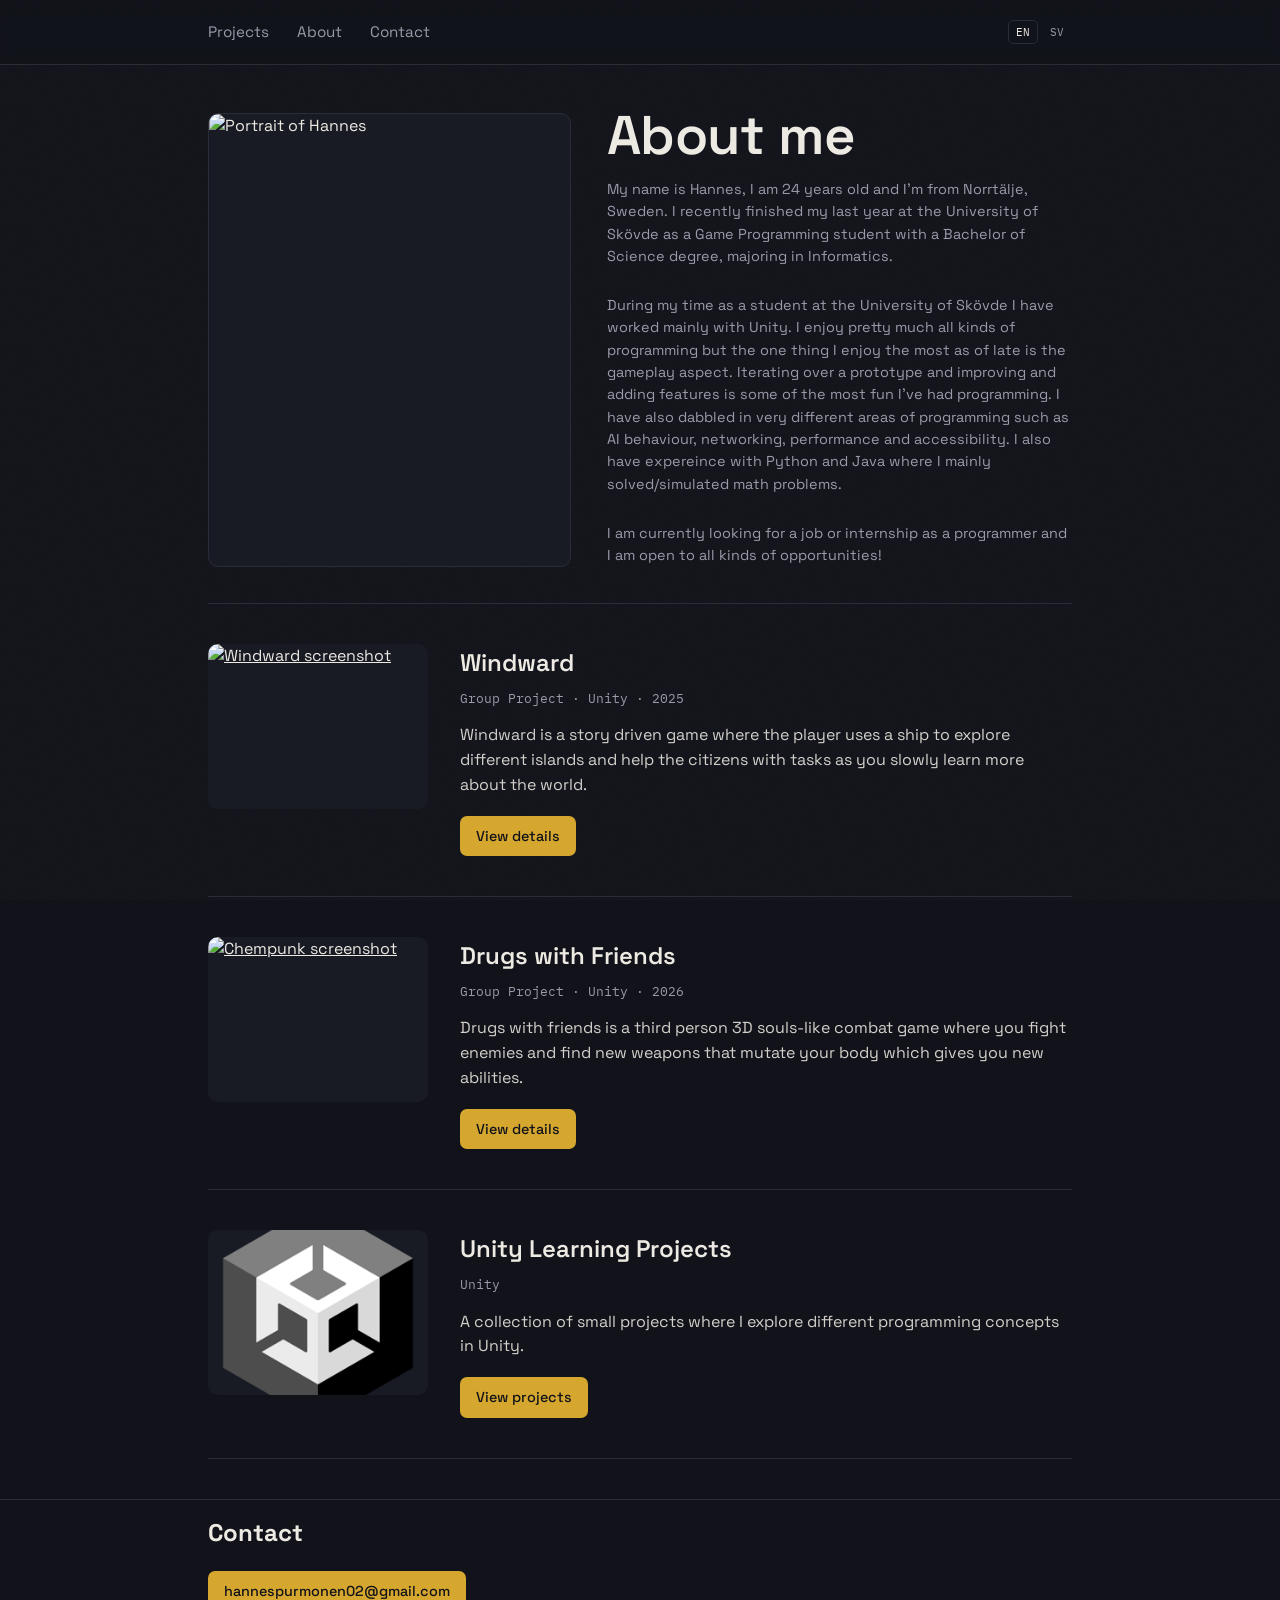
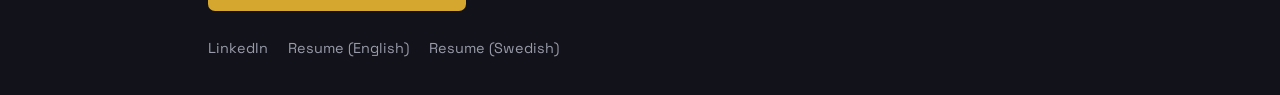
==== commit 24ed6f70: "Text improvements" ====
--- a/index.html
+++ b/index.html
@@ -97,7 +97,7 @@
           <div class="game-heading">
             <h2><a href="performance.html">Unity Learning Projects</a></h2>
           </div>
-          <p class="game-meta">Small Projects · Unity</p>
+          <p class="game-meta">Unity</p>
           <p class="game-desc">
             A collection of small projects where I explore different programming concepts in Unity.
           </p>
--- a/style.css
+++ b/style.css
@@ -595,6 +595,17 @@
   display: grid;
   grid-template-columns: 1fr 240px;
   gap: 56px;
+  border-top: 1px solid var(--line);
+}
+.windward-page .detail-body{
+  border-top: none;
+}
+.windward-page .detail-body::before{
+  content: "";
+  position: absolute;
+  top: 0;
+  left: 28px;
+  right: 28px;
   border-top: 1px solid var(--line);
 }
 .chempunk-body{
